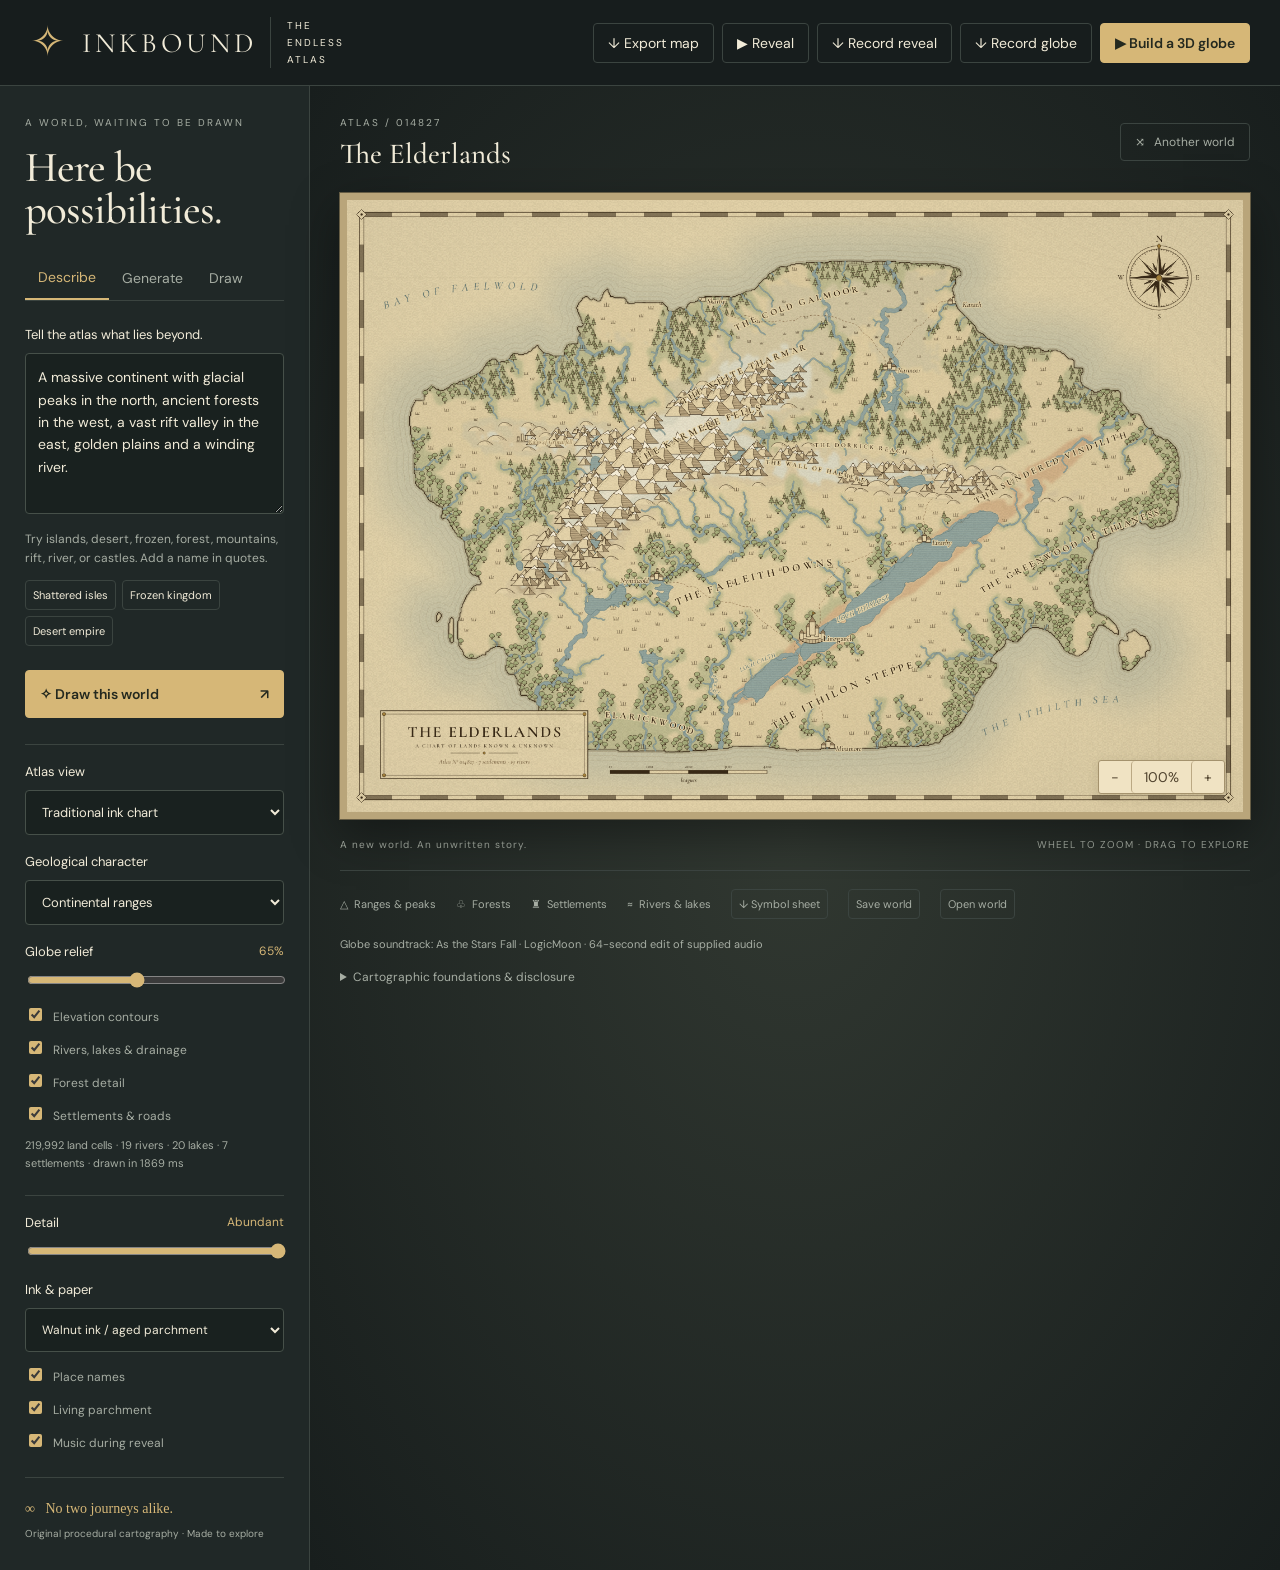
==== index.html @ 9dea71d4 "Add files via upload" ====
<!doctype html><html lang="en"><head><meta charset="utf-8"><meta name="viewport" content="width=device-width,initial-scale=1"><title>Inkbound — The Endless Atlas</title><meta name="description" content="Describe, generate and draw intricate fantasy worlds. An endless procedural atlas with real terrain, hydrology, hand-drawn symbols and cinematic reveals."><link rel="preconnect" href="https://fonts.googleapis.com"><link rel="preconnect" href="https://fonts.gstatic.com" crossorigin><link rel="stylesheet" href="style.css"><link rel="stylesheet" href="atlas.css"></head><body>
<header><a class="brand" href="./"><span>✧</span> INKBOUND <small>THE ENDLESS ATLAS</small></a><div class="headright"><span class="edition">A CARTOGRAPHER’S WORKSHOP</span><button id="export" title="Export a 3200 × 2200 PNG of the current view">↓ Export map</button><button id="reveal" title="Play the ink reveal on the atlas">▶ Reveal</button><button id="reveal-record" title="Record the reveal as video">↓ Record reveal</button><button id="record">↓ Record globe</button><button class="gold" id="cinema">▶ Build a 3D globe</button></div></header>
<main><aside><div class="eyebrow">A WORLD, WAITING TO BE DRAWN</div><h1>Here be<br>possibilities.</h1>
<div class="tabs" role="tablist" aria-label="Build method"><button role="tab" aria-selected="true" data-mode="story">Describe</button><button role="tab" aria-selected="false" data-mode="seed">Generate</button><button role="tab" aria-selected="false" data-mode="draw">Draw</button></div>
<section id="story" class="panel"><label for="prompt">Tell the atlas what lies beyond.</label><textarea id="prompt" rows="6">A massive continent with glacial peaks in the north, ancient forests in the west, a vast rift valley in the east, golden plains and a winding river.</textarea><p class="hint">Try islands, desert, frozen, forest, mountains, rift, river, or castles. Add a name in quotes.</p><div class="suggestions"><button data-preset="islands">Shattered isles</button><button data-preset="frozen">Frozen kingdom</button><button data-preset="desert">Desert empire</button></div></section>
<section id="seed" class="panel" hidden><label for="seedvalue">World seed</label><input id="seedvalue" value="14827"><label for="shape">Geography</label><select id="shape"><option value="kingdom">Vast continent</option><option value="islands">Archipelago</option><option value="frozen">Northern realm</option><option value="desert">Desert empire</option></select><p class="hint">The same seed and settings always draw the same world. Change the seed to discover another.</p></section>
<section id="draw" class="panel" hidden><label>Your tools</label><div class="tools"><button data-tool="land">◌ Raise land</button><button data-tool="sea">≈ Flood sea</button><button data-tool="mountain">△ Mountain</button><button data-tool="tree">♧ Forest</button><button data-tool="castle">♜ Castle</button><button data-tool="label">Aa Name</button></div><p class="hint">Land and sea brushes reshape the coast; rivers, regions and towns are recomputed to fit. Symbols stamp on land. Undo removes your last stroke.</p><label for="placename">Place name</label><input id="placename" value="The Forgotten Keep"><button id="undo">↶ Undo stroke</button></section>
<button class="gold build" id="build">✧ Draw this world <span>↗</span></button><div class="divider"></div>
<section class="atlas-settings"><label for="atlas-view">Atlas view</label><select id="atlas-view"><option value="illustration">Traditional ink chart</option><option value="relief">Topographic atlas</option></select><label for="terrain-rugged">Geological character</label><select id="terrain-rugged"><option value="0.65">Eroded highlands</option><option value="1" selected>Continental ranges</option><option value="1.3">Young folded mountains</option></select><label for="relief-gain">Globe relief <output id="relief-value">65%</output></label><input type="range" id="relief-gain" min="0.25" max="1.2" step="0.05" value="0.65"><div class="checks"><label><input id="layer-contours" type="checkbox" checked> Elevation contours</label><label><input id="layer-rivers" type="checkbox" checked> Rivers, lakes & drainage</label><label><input id="layer-forest" type="checkbox" checked> Forest detail</label><label><input id="layer-cities" type="checkbox" checked> Settlements & roads</label></div><p class="hint" id="terrain-summary"></p></section>
<label for="detail">Detail <output id="detailout">Abundant</output></label><input id="detail" type="range" min="1" max="3" value="3"><label for="palette">Ink & paper</label><select id="palette"><option value="parchment">Walnut ink / aged parchment</option><option value="ivory">Graphite / ivory paper</option><option value="night">Starlight / midnight blue</option></select><div class="checks"><label><input type="checkbox" id="labels" checked> Place names</label><label><input type="checkbox" id="shading" checked> Living parchment</label><label><input type="checkbox" id="music" checked> Music during reveal</label></div>
<div class="bottomnote">∞ &nbsp; No two journeys alike.<br><small>Original procedural cartography · Made to explore</small></div></aside>
<article class="workspace"><div class="mapbar"><div><span class="eyebrow">ATLAS / <span id="seedtag">014827</span></span><h2 id="worldtitle">The Elderlands</h2></div><button id="shuffle" title="Discover a random world">⤨ &nbsp; Another world</button></div>
<div class="mapwrap" id="mapwrap"><canvas id="map" width="1600" height="1100" aria-label="Interactive fantasy map. Use Draw tools to reshape the coast, place terrain and name landmarks."></canvas><canvas id="shader" aria-hidden="true"></canvas><div class="zoom"><button id="minus" aria-label="Zoom out">−</button><button id="reset" aria-label="Reset zoom">100%</button><button id="plus" aria-label="Zoom in">+</button></div><div class="cinemaoverlay"><span>AN INKBOUND CHRONICLE</span><h2 id="filmtitle">The Elderlands</h2><p id="chapter">I. The sea remembers</p><small id="shottechnique"></small><div class="filmprogress"><i id="filmprogress"></i></div><button id="stop">End reveal</button></div></div>
<footer><span id="status" role="status">A new world. An unwritten story.</span><span>WHEEL TO ZOOM · DRAG TO EXPLORE</span></footer>
<div class="legend"><span>△ &nbsp;Ranges & peaks</span><span>♧ &nbsp;Forests</span><span>♜ &nbsp;Settlements</span><span>≈ &nbsp;Rivers & lakes</span><button id="assets" title="Download the symbol library as SVG and PNG">↓ Symbol sheet</button><button id="save">Save world</button><label class="load">Open world<input type="file" id="load" accept="application/json"></label></div>
<p class="soundcredit">Globe soundtrack: As the Stars Fall · LogicMoon · 64-second edit of supplied audio</p>
<details class="credits"><summary>Cartographic foundations & disclosure</summary><p>Every world is generated in the browser from a seed: a warped-noise continent, mountain spines with ridged relief, priority-flood drainage that carves rivers and fills lakes, climate-driven biomes, least-cost roads between settlements and generated place names. Coastlines, contours, rivers and coast rings are true vectors, so exports stay crisp at print size. Terrain range shaping adapts <a href="https://github.com/Azgaar/Fantasy-Map-Generator">Azgaar’s Fantasy Map Generator</a> under the <a href="licenses/azgaar-MIT.txt">MIT license</a>; hillshade and hypsometric practice is informed by <a href="https://github.com/eleanorlutz/topography_atlas_of_space">Eleanor Lutz’s Atlas of Space</a>. The renderer, terrain model and symbol library are original. The globe stand is modelled in Blender and staged with <a href="https://threejs.org">three.js</a> (MIT, loaded from jsDelivr); the engraved gores are generated in the browser in the manner of 18th-century terrestrial globes.</p><p>AI disclosure: the cartography engine in this build was rewritten with Claude (Anthropic) working from the earlier Inkbound prototype, directed and reviewed by Marc Watkins. Symbols, map exports and world files are yours to reuse.</p></details></article></main>
<script type="importmap">{"imports":{"three":"https://cdn.jsdelivr.net/npm/three@0.160.0/build/three.module.js","three/addons/":"https://cdn.jsdelivr.net/npm/three@0.160.0/examples/jsm/"}}</script><script src="atlas-core.js"></script><script src="atlas-render.js"></script><script src="terrain.js"></script><script src="app.js"></script><script src="studio.js"></script><script src="globe-world.js"></script><script src="globe.js?v=8"></script></body></html>
---- style.css ----
@import url('https://fonts.googleapis.com/css2?family=Cormorant+Garamond:wght@400;500;600;700&family=DM+Sans:wght@400;500;600&display=swap');
:root{--bg:#171d1d;--panel:#202827;--line:#3b4440;--muted:#a6ada3;--text:#f1ebd8;--gold:#d6b777}*{box-sizing:border-box}body{margin:0;background:var(--bg);color:var(--text);font-family:'DM Sans',sans-serif;font-size:14px}button,input,textarea,select{font:inherit}button{cursor:pointer;background:transparent;color:inherit;border:1px solid var(--line);padding:10px 14px;border-radius:4px}button:hover{border-color:var(--gold);color:var(--gold)}button:focus-visible,input:focus-visible,textarea:focus-visible,select:focus-visible{outline:2px solid var(--gold);outline-offset:3px}header{height:86px;border-bottom:1px solid var(--line);display:flex;align-items:center;justify-content:space-between;padding:0 30px}.brand{font-family:'Cormorant Garamond',Georgia,serif;color:var(--text);text-decoration:none;font-size:28px;letter-spacing:4px;display:flex;align-items:center;gap:13px}.brand>span{color:var(--gold);font-size:42px}.brand small{font:10px 'DM Sans',sans-serif;letter-spacing:2px;max-width:90px;line-height:1.7;border-left:1px solid var(--line);padding-left:16px}.headright{display:flex;align-items:center;gap:12px}.edition{font-size:10px;letter-spacing:2px;color:var(--muted);margin-right:24px}.gold{background:var(--gold);border-color:var(--gold);color:#24291f;font-weight:600}.gold:hover{background:#e7cb93;color:#151c19}main{display:grid;grid-template-columns:310px 1fr;min-height:calc(100vh - 86px)}aside{padding:30px 25px;background:var(--panel);border-right:1px solid var(--line)}.eyebrow{font-size:10px;letter-spacing:2px;color:var(--muted)}h1{font:500 43px/.98 'Cormorant Garamond',Georgia,serif;margin:17px 0 26px;letter-spacing:-1px}.tabs{display:flex;border-bottom:1px solid var(--line);margin-bottom:25px}.tabs button{border:0;border-radius:0;color:var(--muted);padding:12px 13px}.tabs button[aria-selected=true]{border-bottom:2px solid var(--gold);color:var(--gold)}label{display:block;margin:18px 0 10px;font-size:13px}textarea,input:not([type=checkbox]):not([type=range]):not([type=file]),select{width:100%;background:#19211f;border:1px solid #465049;border-radius:4px;color:var(--text);padding:12px;line-height:1.6}textarea{resize:vertical;font-size:14px}select{font-size:12px}p.hint{font-size:12px;line-height:1.6;color:var(--muted)}.suggestions{display:flex;flex-wrap:wrap;gap:6px}.suggestions button{font-size:11px;padding:7px}.build{width:100%;margin-top:24px;display:flex;justify-content:space-between;padding:14px}.divider{height:1px;background:var(--line);margin-top:26px}output{float:right;color:var(--gold);font-size:12px}input[type=range]{width:100%;accent-color:var(--gold)}input[type=checkbox]{accent-color:var(--gold);margin-right:8px}.checks label{margin:13px 0;color:var(--muted);font-size:12px}.bottomnote{border-top:1px solid var(--line);padding-top:23px;margin-top:26px;color:var(--gold);font-family:Georgia,serif}.bottomnote small{display:block;color:var(--muted);font:10px 'DM Sans',sans-serif;margin-top:10px}.workspace{padding:26px 30px;min-width:0;background:radial-gradient(ellipse at center,#313831,#181e1d)}.mapbar{display:flex;justify-content:space-between;align-items:center;margin-bottom:22px}h2{font:500 29px 'Cormorant Garamond',Georgia,serif;margin:6px 0 0}.mapbar button{font-size:12px;color:var(--muted)}.mapwrap{position:relative;overflow:hidden;aspect-ratio:16/11;background:#dfcca1;box-shadow:0 16px 45px #0006;border:7px solid #c9b789;outline:1px solid #655c44;touch-action:none}#map{display:block;width:100%;height:100%;cursor:grab}#shader{position:absolute;inset:0;width:100%;height:100%;pointer-events:none;mix-blend-mode:multiply;opacity:.35}.mapcaption{position:absolute;pointer-events:none;left:6%;bottom:7%;display:flex;flex-direction:column;color:#51422d;text-align:center}.mapcaption>span{font-size:35px}.mapcaption strong{font:600 clamp(15px,2.1vw,32px) 'Cormorant Garamond',Georgia,serif;letter-spacing:3px;border-bottom:1px solid #796344;padding:7px}.mapcaption small{font-size:7px;letter-spacing:2px;margin-top:9px}.zoom{position:absolute;right:18px;bottom:18px;display:flex;background:#f0e3c3;box-shadow:0 3px 12px #47392422;border:1px solid #a4926d;border-radius:3px}.zoom button{color:#51442f;border:0;padding:7px 12px}.zoom button+button{border-left:1px solid #bba984}footer{display:flex;justify-content:space-between;color:var(--muted);font-size:10px;letter-spacing:1px;margin:19px 0}.legend{border-top:1px solid var(--line);padding-top:18px;display:flex;gap:20px;align-items:center;flex-wrap:wrap;font-size:11px;color:var(--muted)}.legend button,.load{font-size:11px;padding:7px;margin:0}.load{cursor:pointer;border:1px solid var(--line);border-radius:4px}.load input{display:none}.tools{display:grid;grid-template-columns:1fr 1fr;gap:8px}.tools button.active{border-color:var(--gold);color:var(--gold)}.cinemaoverlay{display:none}.cinematic{position:fixed;inset:0;z-index:20;aspect-ratio:auto;border:0;background:#171710}.cinematic #map{object-fit:contain}.cinematic .mapcaption,.cinematic .zoom{display:none}.cinematic .cinemaoverlay{display:flex;position:absolute;inset:0;pointer-events:none;flex-direction:column;align-items:center;justify-content:flex-end;padding-bottom:8vh;background:linear-gradient(#0007,transparent 25%,transparent 55%,#000b);color:#f4e6c8}.cinemaoverlay span{font-size:11px;letter-spacing:6px}.cinemaoverlay h2{font-size:clamp(35px,6vw,85px);letter-spacing:5px}.cinemaoverlay p{font:18px Georgia,serif}.cinemaoverlay button{position:absolute;right:30px;top:25px;pointer-events:auto;background:#171d1dcc}.cinematic #map{animation:journey 24s ease-in-out both}@keyframes journey{0%{transform:scale(1.7) translate(6%,10%)}40%{transform:scale(1.4) translate(-6%,2%)}75%{transform:scale(1.2) translate(3%,-3%)}100%{transform:scale(1)}}@media(min-width:1550px){.workspace{padding:30px 5vw}.mapwrap{max-height:78vh}}@media(max-width:1000px){.edition{display:none}main{grid-template-columns:270px 1fr}.workspace{padding:22px 18px}aside{padding:25px 18px}.legend{gap:12px}footer span:last-child{display:none}}@media(max-width:720px){header{height:auto;min-height:76px;padding:15px;gap:12px;flex-wrap:wrap}.brand{font-size:23px}.brand small{display:none}.headright button{font-size:11px;padding:9px}main{display:flex;flex-direction:column}.workspace{order:-1;padding:22px 14px}.mapwrap{aspect-ratio:1.1}.mapbar h2{font-size:26px}aside{border-right:0}h1 br{display:none}h1{font-size:36px}.bottomnote{display:none}.mapcaption small{display:none}.legend{font-size:10px}footer{line-height:1.5}.tabs button{flex:1}.mapcaption{bottom:10%;left:5%}}@media(prefers-reduced-motion:reduce){.cinematic #map{animation:none}}
/* The map stays in one coordinate system, including on narrow screens. */
.mapwrap{aspect-ratio:16/11}.mapcaption{left:5%;bottom:4%;text-align:left;max-width:50%}.mapcaption>span{display:none}.mapcaption strong{font-size:clamp(14px,1.5vw,25px);padding:5px 0}.mapcaption small{letter-spacing:1px;font-size:8px}.cinematic{aspect-ratio:auto}.cinematic #map{animation:none;object-fit:contain}.cinematic .cinemaoverlay{background:none;padding:0}.cinemaoverlay>span,.cinemaoverlay>h2,.cinemaoverlay>p,.cinemaoverlay>small,.filmprogress{display:none}.soundcredit{font-size:11px;color:var(--muted);margin-top:18px}.headright{gap:8px}.edition{display:none}button:disabled{opacity:.55;cursor:wait}@media(max-width:720px){.headright{width:100%}.headright button{flex:1}.mapcaption{bottom:4%}.mapcaption strong{font-size:11px;letter-spacing:1px}.mapcaption small{display:none}.legend{gap:12px}.mapwrap{aspect-ratio:16/11}.cinematic{aspect-ratio:auto}}
#globe-film{position:fixed;inset:0;background:#03060b;z-index:100;color:#e8eadf;display:grid;place-items:center}#globe3d{width:100%;height:100%;object-fit:contain}.globe-heading{position:absolute;bottom:8%;text-align:center;pointer-events:none}.globe-heading small{letter-spacing:4px;color:#c7b989;font-size:12px}.globe-heading h2{font:500 clamp(24px,4vw,48px) Georgia,serif;margin-top:12px}.globe-footer{position:absolute;bottom:25px;left:28px;right:28px;display:flex;justify-content:space-between;font-size:10px;letter-spacing:2px;color:#8faaa9}#globe-close{position:absolute;right:24px;top:24px;background:#111d25}.globe-progress{position:absolute;bottom:0;height:3px;width:100%;background:#18232a}.globe-progress i{display:block;height:3px;background:#bcaa70}@media(max-width:720px){.globe-footer{font-size:8px;letter-spacing:1px}.globe-heading{bottom:18%}}
.globe-audio{position:absolute;bottom:57px;left:50%;transform:translateX(-50%);width:min(360px,85vw);text-align:center}.globe-audio audio{width:100%;height:32px}.globe-audio p{font-size:12px;line-height:1.4;color:#e5d8ac;margin:8px 0 0}.globe-heading{bottom:22%}#globe-retry{position:absolute;right:24px;top:78px;background:#263830}@media(max-width:720px){.globe-heading{bottom:29%}.globe-audio{bottom:62px}}
#globe-film{background:#d9c7a3;color:#443621;border:12px solid #c8b58e;box-shadow:inset 0 0 0 1px #7b6743}#globe-film:after{content:'';position:absolute;inset:7px;border:1px solid #8d785a;pointer-events:none}.globe-heading small{color:#69533a;letter-spacing:3px}.globe-heading h2{color:#423320;text-shadow:0 1px 12px #eddfbf}.globe-footer{color:#6d5b40}#globe-close,#globe-retry{color:#493a26;background:#ecdfc1;border:1px solid #978461}.globe-audio p{color:#51432e;background:#eadbbbdd;border-radius:3px}.globe-progress{background:#c4b18b}.globe-progress i{background:#775839}
.atlas-settings{border-bottom:1px solid var(--line);padding-bottom:12px}.credits{font-size:12px;color:var(--muted);line-height:1.7;margin-top:16px;max-width:850px}.credits a{color:var(--gold)}.credits summary{cursor:pointer}.atlas-settings select{font-size:13px}.atlas-settings .hint{font-size:11px}.mapcaption{background:#e7dbbebd;padding:5px 12px;border-radius:2px}
.director{position:absolute;bottom:48px;left:30px;width:min(620px,calc(100vw - 470px));padding:12px 16px;background:#ebdfc2ed;border:1px solid #a08c65;border-radius:5px}.director-buttons{display:flex;gap:5px;flex-wrap:wrap}.director button{font-size:12px;color:#483820;border:1px solid #ab976e;padding:6px 9px}.director label{font-size:12px;margin:10px 0 3px}.director small{font-size:11px;color:#756347}.globe-audio{left:auto;right:30px;transform:none;bottom:52px;width:340px}.globe-heading{bottom:auto;top:25px;left:30px;text-align:left;max-width:60%;background:#eee1c5c9;padding:8px 14px;border-left:2px solid #876e49}.globe-heading h2{font-size:30px;margin-top:7px}.globe-heading small{font-size:11px}#globe3d{touch-action:none}.director input{accent-color:#806036}@media(max-width:850px){.director{bottom:100px;left:16px;width:calc(100% - 32px)}.globe-audio{bottom:43px;left:16px;right:auto;width:calc(100% - 32px)}.globe-audio p{display:none}.globe-heading{left:16px;top:18px;max-width:65%}.globe-heading h2{font-size:22px}.director small{display:none}.director button{font-size:11px}.globe-footer{bottom:16px}.globe-heading small{letter-spacing:1px}}
---- atlas.css ----
/* Overrides for the redrawn atlas: the cartouche is now drawn on the canvas. */
.mapcaption{display:none}
.mapwrap{border-color:#b9a57a;background:#e8dab6}
#shader{opacity:.28}
.headright button{white-space:nowrap}
.credits p+p{margin-top:8px}
@media(max-width:1000px){.headright{flex-wrap:wrap;justify-content:flex-end}}

/* the globe sits in a dark study; panels stay parchment */
#globe-film{background:#17100b}
#globe3d{background:radial-gradient(ellipse at 50% 42%,#5c4733 0%,#2b1d13 52%,#100a06 100%)}
#globe-film:after{border-color:#5a4630}
#globe-film{border-color:#3b2b1c;box-shadow:inset 0 0 0 1px #6b563a}
.globe-footer{color:#b59f7a}
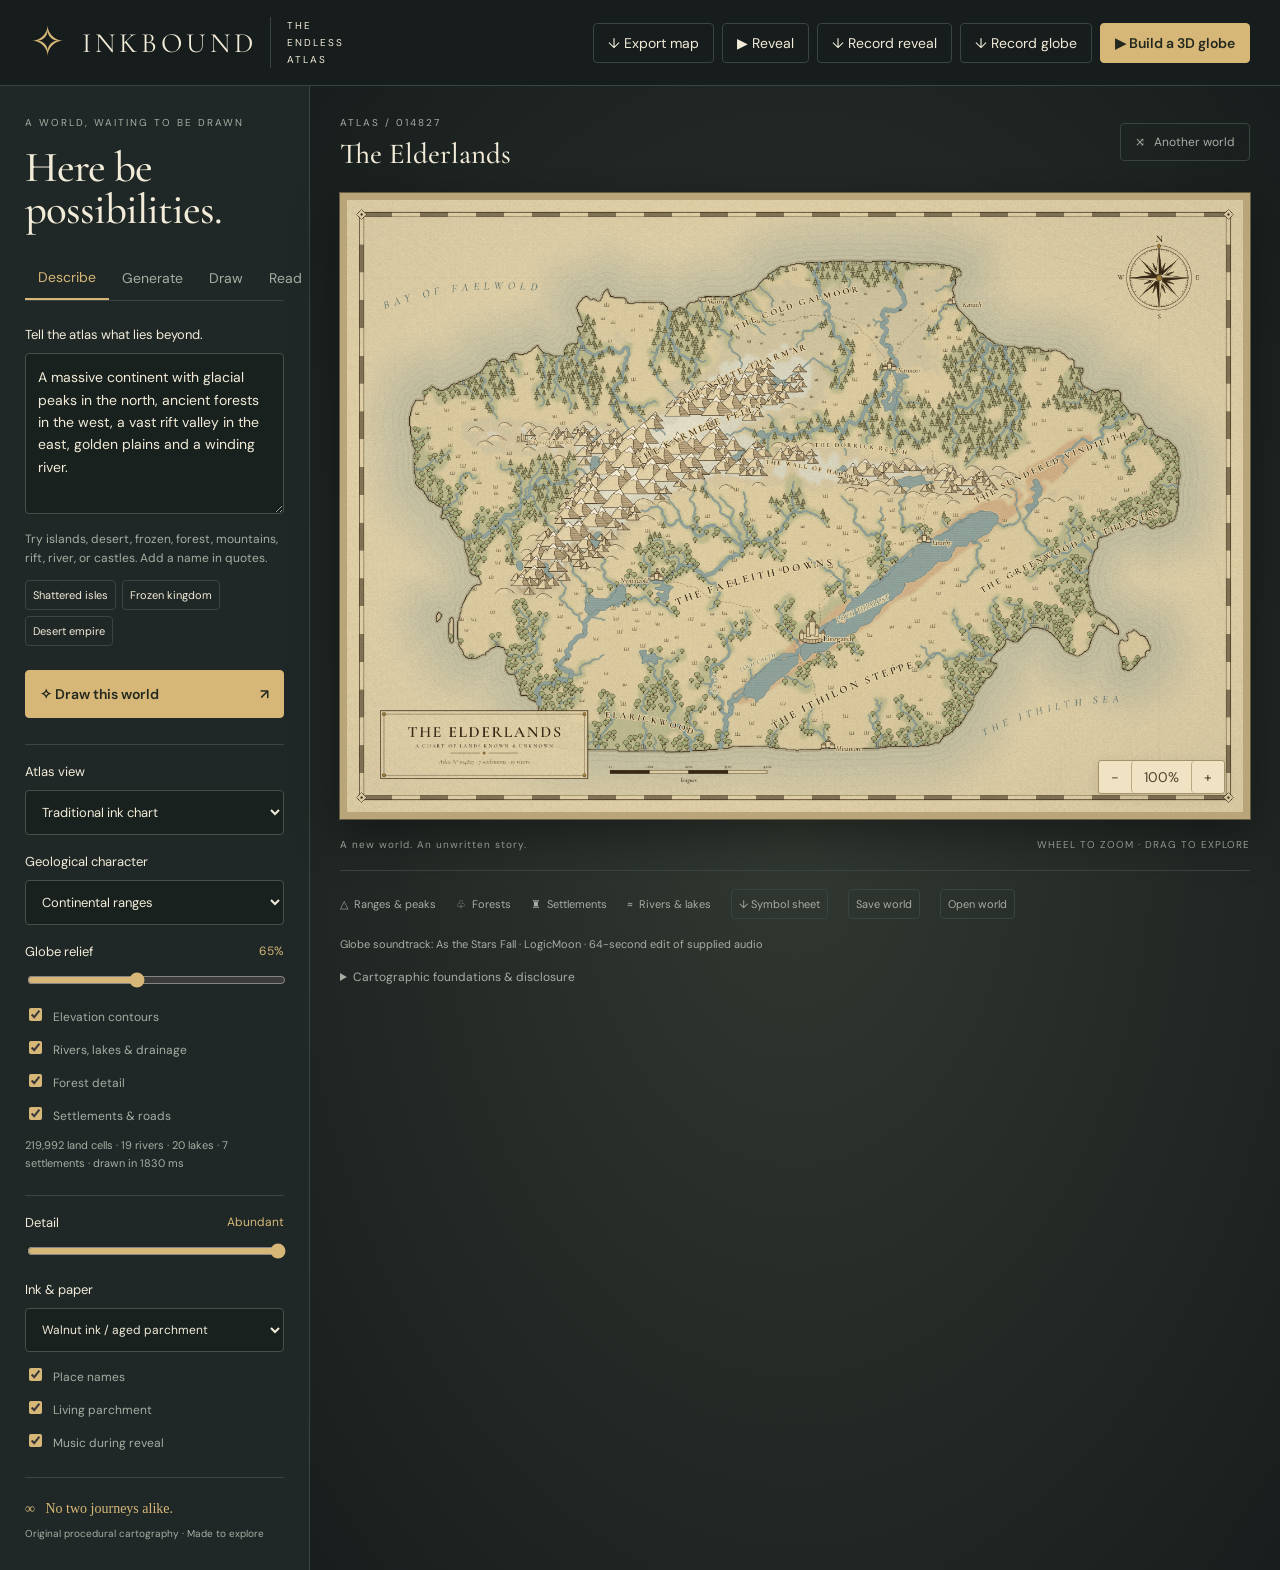
==== commit b76a0775: "Add files via upload" ====
--- a/index.html
+++ b/index.html
@@ -1,9 +1,10 @@
 <!doctype html><html lang="en"><head><meta charset="utf-8"><meta name="viewport" content="width=device-width,initial-scale=1"><title>Inkbound — The Endless Atlas</title><meta name="description" content="Describe, generate and draw intricate fantasy worlds. An endless procedural atlas with real terrain, hydrology, hand-drawn symbols and cinematic reveals."><link rel="preconnect" href="https://fonts.googleapis.com"><link rel="preconnect" href="https://fonts.gstatic.com" crossorigin><link rel="stylesheet" href="style.css"><link rel="stylesheet" href="atlas.css"></head><body>
 <header><a class="brand" href="./"><span>✧</span> INKBOUND <small>THE ENDLESS ATLAS</small></a><div class="headright"><span class="edition">A CARTOGRAPHER’S WORKSHOP</span><button id="export" title="Export a 3200 × 2200 PNG of the current view">↓ Export map</button><button id="reveal" title="Play the ink reveal on the atlas">▶ Reveal</button><button id="reveal-record" title="Record the reveal as video">↓ Record reveal</button><button id="record">↓ Record globe</button><button class="gold" id="cinema">▶ Build a 3D globe</button></div></header>
 <main><aside><div class="eyebrow">A WORLD, WAITING TO BE DRAWN</div><h1>Here be<br>possibilities.</h1>
-<div class="tabs" role="tablist" aria-label="Build method"><button role="tab" aria-selected="true" data-mode="story">Describe</button><button role="tab" aria-selected="false" data-mode="seed">Generate</button><button role="tab" aria-selected="false" data-mode="draw">Draw</button></div>
+<div class="tabs" role="tablist" aria-label="Build method"><button role="tab" aria-selected="true" data-mode="story">Describe</button><button role="tab" aria-selected="false" data-mode="seed">Generate</button><button role="tab" aria-selected="false" data-mode="draw">Draw</button><button role="tab" aria-selected="false" data-mode="passage">Read</button></div>
 <section id="story" class="panel"><label for="prompt">Tell the atlas what lies beyond.</label><textarea id="prompt" rows="6">A massive continent with glacial peaks in the north, ancient forests in the west, a vast rift valley in the east, golden plains and a winding river.</textarea><p class="hint">Try islands, desert, frozen, forest, mountains, rift, river, or castles. Add a name in quotes.</p><div class="suggestions"><button data-preset="islands">Shattered isles</button><button data-preset="frozen">Frozen kingdom</button><button data-preset="desert">Desert empire</button></div></section>
 <section id="seed" class="panel" hidden><label for="seedvalue">World seed</label><input id="seedvalue" value="14827"><label for="shape">Geography</label><select id="shape"><option value="kingdom">Vast continent</option><option value="islands">Archipelago</option><option value="frozen">Northern realm</option><option value="desert">Desert empire</option></select><p class="hint">The same seed and settings always draw the same world. Change the seed to discover another.</p></section>
+<section id="passage" class="panel" hidden><label for="passage-text">Paste a passage. The atlas will read it.</label><textarea id="passage-text" rows="9" maxlength="6000" placeholder="A page of a novel, a travel journal, a student's own description of a place. Up to 6000 characters."></textarea><p class="hint">Jev, a judgment model, answers eight fixed questions about the place in the text: what shape of land it is, whether there is a coast, mountains, forest, a river, how settled it is, its mood, and whether a rift or gorge cuts it. Each answer is a probability. The map is drawn from the confident answers. Where the text is silent, the map fogs.</p><div class="suggestions" id="passage-presets"></div><button class="gold build" id="read-jev">✧ Read with Jev, then draw <span>↗</span></button><div id="reading" class="reading" hidden></div><div class="checks"><label><input type="checkbox" id="fog" checked> Fog where the text is silent</label></div><p class="hint"><button id="jev-conn" class="linkish">Jev connection</button> · <span id="jev-status">checking</span></p></section>
 <section id="draw" class="panel" hidden><label>Your tools</label><div class="tools"><button data-tool="land">◌ Raise land</button><button data-tool="sea">≈ Flood sea</button><button data-tool="mountain">△ Mountain</button><button data-tool="tree">♧ Forest</button><button data-tool="castle">♜ Castle</button><button data-tool="label">Aa Name</button></div><p class="hint">Land and sea brushes reshape the coast; rivers, regions and towns are recomputed to fit. Symbols stamp on land. Undo removes your last stroke.</p><label for="placename">Place name</label><input id="placename" value="The Forgotten Keep"><button id="undo">↶ Undo stroke</button></section>
 <button class="gold build" id="build">✧ Draw this world <span>↗</span></button><div class="divider"></div>
 <section class="atlas-settings"><label for="atlas-view">Atlas view</label><select id="atlas-view"><option value="illustration">Traditional ink chart</option><option value="relief">Topographic atlas</option></select><label for="terrain-rugged">Geological character</label><select id="terrain-rugged"><option value="0.65">Eroded highlands</option><option value="1" selected>Continental ranges</option><option value="1.3">Young folded mountains</option></select><label for="relief-gain">Globe relief <output id="relief-value">65%</output></label><input type="range" id="relief-gain" min="0.25" max="1.2" step="0.05" value="0.65"><div class="checks"><label><input id="layer-contours" type="checkbox" checked> Elevation contours</label><label><input id="layer-rivers" type="checkbox" checked> Rivers, lakes & drainage</label><label><input id="layer-forest" type="checkbox" checked> Forest detail</label><label><input id="layer-cities" type="checkbox" checked> Settlements & roads</label></div><p class="hint" id="terrain-summary"></p></section>
@@ -15,4 +16,4 @@
 <div class="legend"><span>△ &nbsp;Ranges & peaks</span><span>♧ &nbsp;Forests</span><span>♜ &nbsp;Settlements</span><span>≈ &nbsp;Rivers & lakes</span><button id="assets" title="Download the symbol library as SVG and PNG">↓ Symbol sheet</button><button id="save">Save world</button><label class="load">Open world<input type="file" id="load" accept="application/json"></label></div>
 <p class="soundcredit">Globe soundtrack: As the Stars Fall · LogicMoon · 64-second edit of supplied audio</p>
 <details class="credits"><summary>Cartographic foundations & disclosure</summary><p>Every world is generated in the browser from a seed: a warped-noise continent, mountain spines with ridged relief, priority-flood drainage that carves rivers and fills lakes, climate-driven biomes, least-cost roads between settlements and generated place names. Coastlines, contours, rivers and coast rings are true vectors, so exports stay crisp at print size. Terrain range shaping adapts <a href="https://github.com/Azgaar/Fantasy-Map-Generator">Azgaar’s Fantasy Map Generator</a> under the <a href="licenses/azgaar-MIT.txt">MIT license</a>; hillshade and hypsometric practice is informed by <a href="https://github.com/eleanorlutz/topography_atlas_of_space">Eleanor Lutz’s Atlas of Space</a>. The renderer, terrain model and symbol library are original. The globe stand is modelled in Blender and staged with <a href="https://threejs.org">three.js</a> (MIT, loaded from jsDelivr); the engraved gores are generated in the browser in the manner of 18th-century terrestrial globes.</p><p>AI disclosure: the cartography engine in this build was rewritten with Claude (Anthropic) working from the earlier Inkbound prototype, directed and reviewed by Marc Watkins. Symbols, map exports and world files are yours to reuse.</p></details></article></main>
-<script type="importmap">{"imports":{"three":"https://cdn.jsdelivr.net/npm/three@0.160.0/build/three.module.js","three/addons/":"https://cdn.jsdelivr.net/npm/three@0.160.0/examples/jsm/"}}</script><script src="atlas-core.js"></script><script src="atlas-render.js"></script><script src="terrain.js"></script><script src="app.js"></script><script src="studio.js"></script><script src="globe-world.js"></script><script src="globe.js?v=8"></script></body></html>
+<script type="importmap">{"imports":{"three":"https://cdn.jsdelivr.net/npm/three@0.160.0/build/three.module.js","three/addons/":"https://cdn.jsdelivr.net/npm/three@0.160.0/examples/jsm/"}}</script><script src="atlas-core.js"></script><script src="atlas-render.js"></script><script src="terrain.js"></script><script src="app.js"></script><script src="studio.js"></script><script src="jev-reader.js"></script><script src="globe-world.js"></script><script src="globe.js?v=8"></script></body></html>
--- a/atlas.css
+++ b/atlas.css
@@ -12,3 +12,30 @@
 #globe-film:after{border-color:#5a4630}
 #globe-film{border-color:#3b2b1c;box-shadow:inset 0 0 0 1px #6b563a}
 .globe-footer{color:#b59f7a}
+
+/* Read tab: Jev reading */
+.linkish{border:0;padding:0;color:var(--gold);text-decoration:underline;font-size:12px}
+.reading{margin-top:16px;border:1px solid var(--line);border-radius:4px;padding:12px;background:#19211f}
+.reading h4{margin:0 0 8px;font:500 15px 'Cormorant Garamond',Georgia,serif;color:var(--gold);letter-spacing:1px}
+.reading .q{display:grid;grid-template-columns:86px 1fr 38px;gap:8px;align-items:center;font-size:11px;color:var(--muted);margin:5px 0}
+.reading .q b{color:var(--text);font-weight:500}
+.reading .q .bar{height:7px;border-radius:4px;background:#0f1514;overflow:hidden;position:relative}
+.reading .q .bar i{position:absolute;left:0;top:0;bottom:0;background:var(--gold);width:0;transition:width .9s ease}
+.reading .q .bar i.split{background:#8a7a55}
+.reading .q.silent b,.reading .q.silent .p{color:#8f8a7a}
+.reading .q .p{font-variant-numeric:tabular-nums;text-align:right}
+.reading .q .cut{display:block;font-size:10px;color:var(--muted)}
+.reading .silentline{margin:10px 0 0;font-size:11px;line-height:1.6;color:var(--muted)}
+.reading .silentline b{color:var(--gold)}
+.reading .sp{display:flex;gap:4px;margin-top:3px}
+.reading .sp i{flex:1;height:7px;border-radius:2px;background:#0f1514;position:relative;overflow:hidden}
+.reading .sp i::after{content:"";position:absolute;left:0;top:0;bottom:0;width:var(--w);background:var(--gold)}
+.reading .sp i.win::after{background:#f0dcae}
+.reading .spl{display:flex;gap:4px;font-size:9px;color:var(--muted);letter-spacing:.5px}
+.reading .spl span{flex:1;text-align:center}
+#read-jev[disabled]{opacity:.55;cursor:wait}
+.jevdlg{background:var(--panel);color:var(--text);border:1px solid var(--line);border-radius:6px;padding:22px;max-width:460px}
+.jevdlg::backdrop{background:#0009}
+.jevdlg h3{margin:0 0 8px;font:500 24px 'Cormorant Garamond',Georgia,serif}
+.jevdlg p{font-size:12px;color:var(--muted);line-height:1.6}
+.jevdlg .row{display:flex;gap:8px;justify-content:flex-end;margin-top:12px}
